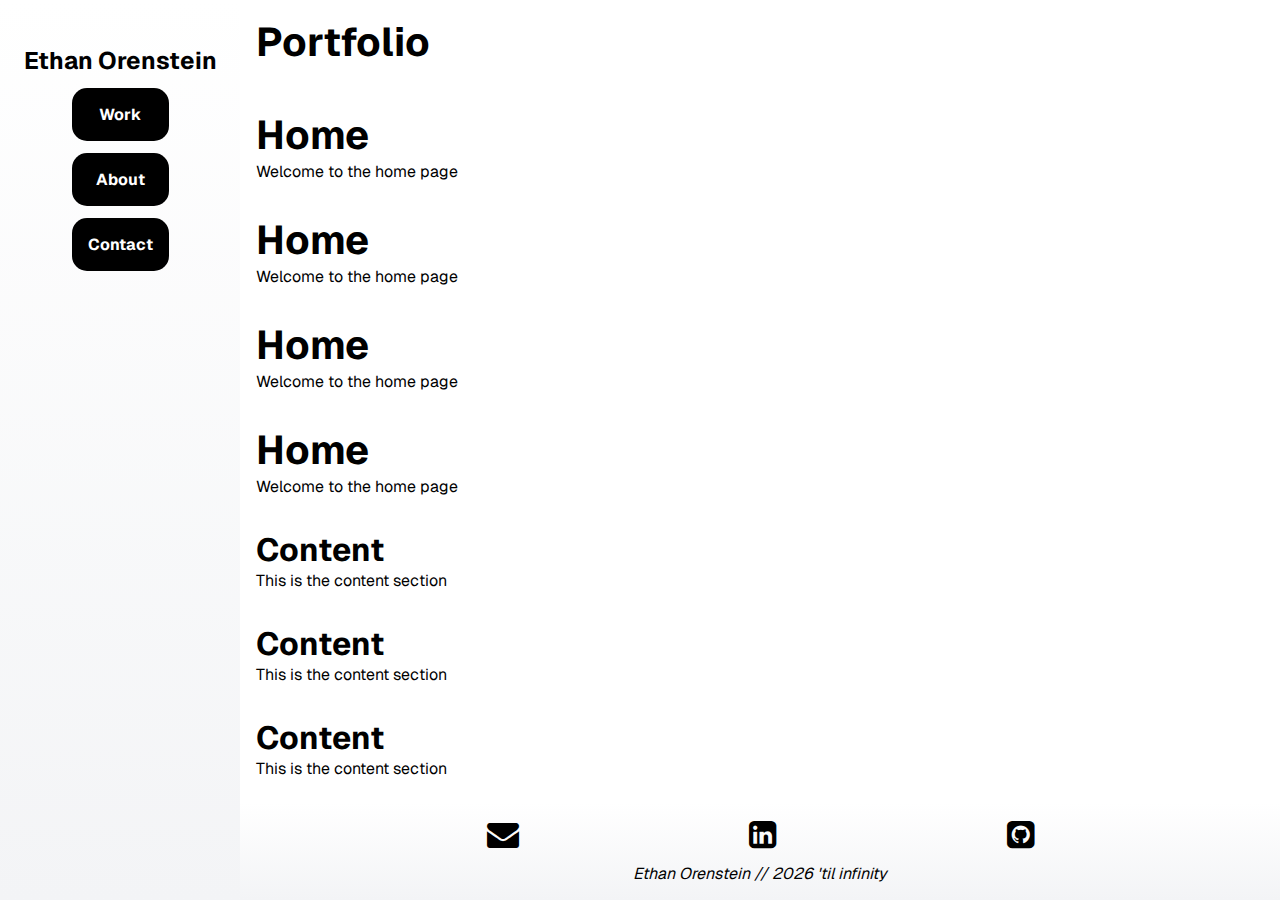
==== index.html @ 60bf2555 "Portfolio Project Setup" ====
<!DOCTYPE html>
<html lang="en">
    <head>
        <meta charset="UTF-8" />
        <meta name="viewport" content="width=device-width, initial-scale=1">
        <title>Home</title>
        <link rel="stylesheet" type="text/css" href="style.css">
        <link
        rel="stylesheet"
        href="https://cdnjs.cloudflare.com/ajax/libs/font-awesome/4.7.0/css/font-awesome.min.css"
      />
      <link rel="preconnect" href="https://fonts.googleapis.com">
      <link rel="preconnect" href="https://fonts.gstatic.com" crossorigin>
      <link href="https://fonts.googleapis.com/css2?family=Geist:wght@100..900&display=swap" rel="stylesheet">
    </head>

    <body>
        <nav class="col-1">
            <div id="navigation">
               <h3>Ethan Orenstein</h3> 
            
            <ul role="navigation">
                <li><a class="nav-link" href="/Users/wavearcade/projects/portfolio/index.html">Work</a></li>
                <li><a class="nav-link" href="about.html">About</a></li>
                <li><a class="nav-link" href="contact.html">Contact</a></li>
            </div>
        </nav>
        <div class="col-2">
            <header>
                <h1>Portfolio</h1>
            </header>
          <main class="content">
            <section id="intro">
                <h1>Home</h1>
                <p>Welcome to the home page</p>
            </section>
            <section id="intro">
                <h1>Home</h1>
                <p>Welcome to the home page</p>
            </section>
            <section id="intro">
                <h1>Home</h1>
                <p>Welcome to the home page</p>
            </section>
            <section id="intro">
                <h1>Home</h1>
                <p>Welcome to the home page</p>
            </section>
    
            
            <section id="projects">
                <h2>Content</h2>
                <p>This is the content section</p>
            </section>
    
            <section id="experience">
                <h2>Content</h2>
                <p>This is the content section</p>
            </section>
    
            <section id="ontact">
                <h2>Content</h2>
                <p>This is the content section</p>
            </section>
    
          </main>
            <footer>
                <div id="bottomnav">
                    <ul role="navigation">
                        <li id="emailIcon"><i id="emailIcon" class="fa fa-envelope fa-2x" aria-hidden="true"></i></li>
                        <li><i class="fa fa-linkedin-square fa-2x" aria-hidden="true"></i></li>
                        <li><i class="fa fa-github-square fa-2x" aria-hidden="true"></i></li>
                    </div>
                    <div id="footerinfo"><i><p>Ethan Orenstein // <span id="year">2025</span></p></i></div>
            </footer>
        </div>
        <script src="script.js" type="text/javascript"></script>
      </body>
</html>
---- style.css ----
/* Universal Styles */
* {
    padding: 0;
    margin: 0;
    box-sizing: border-box;
    font-family: Geist, Arial, Helvetica, sans-serif;
    font-size: 16px;
}

h1 {
    font-size: 2.5rem;
    font-weight: bold;
}

h2 {
    font-size: 2rem;
    font-weight: bold;
}

h3 {
    font-size: 1.5rem;
    font-weight: bold; 
}

a {
    text-decoration: underline;
    
}

a:hover {
    text-decoration: none;
    
}

a:visited {
    color: purple;
}

  header, footer, article, section, nav {
    padding: 1em;
  }


/* Flex Layout */
body {
    display: flex;
    min-height: 100vh;
    flex-direction: row;
    margin: 0;
  }

.col-1 {
    background-color: hsl(0, 0, 100%);
    background-image: linear-gradient(rgb(255, 255, 255), rgb(243, 244, 246));
    flex: 1;
    display: flex;
    flex-direction: column;
    align-items: center;
  }

  .col-2 {
    display: flex;
    flex-direction: column;
    flex: 5;
    justify-content: space-between;
}

/* Mobile Layout*/
@media only screen and (max-width: 768px) and (orientation: portrait) {
    body {
        flex-direction: column;
    }
    .col-1 {
        flex: 1;
        max-height: fit-content;
    }
    .col-2 {
        flex: 1;
    }


    #navigation ul {
        display: flex;
        flex-direction: row;
        justify-content: flex-start;
        flex-wrap: wrap;
    }
    footer {
        border-top: 2px solid black;
    }

}

/* Header */


/* Navigation */
#navigation {
    position: sticky;
    top: 5%;
    display: flex;
    flex-direction: column;
    align-items: center;
}

#navigation ul {
    list-style-type: none;
    max-width: fit-content
}

#navigation li {
    margin: .75em;
    text-align: center;
}

#navigation a {
    color: white;
    text-decoration: none;
    background-color: black;
    border-radius: 15px;
    padding: 1em;
    display: block;
    width: 100%;
    font-weight: bold;
}

#navigation a {
    color: white;
    text-decoration: none;
    background-color: black;
    border-radius: 15px;
    padding: 1em;
    display: block;
    width: 100%;
}

#navigation a:hover {
    background-color: darkgray;
    color: black;
}

#navigation a:active {
    background-color: black;
    color: white;
}

#navigation .activeURL {
    background-color: darkgray;
    color: black;
}

/* Main Content */


/* Footer */
footer {
    background-color: #fcfcfc;
    background-image: linear-gradient(rgb(255, 255, 255), rgb(243, 244, 246));
    position: relative;
    bottom: 0;
    width: 100%;
}

#bottomnav ul {
    list-style-type: none;
    display: flex;
    align-items: center;
    justify-content: space-evenly;
    align-content: center;
    flex-wrap: wrap;
    flex-direction: row;
}

#bottomnav li i:hover{
    color: darkgray;
    cursor: pointer;
}

#footerinfo {
    font-size: .75em;
    text-align: center;
    margin-top: 1em;
}
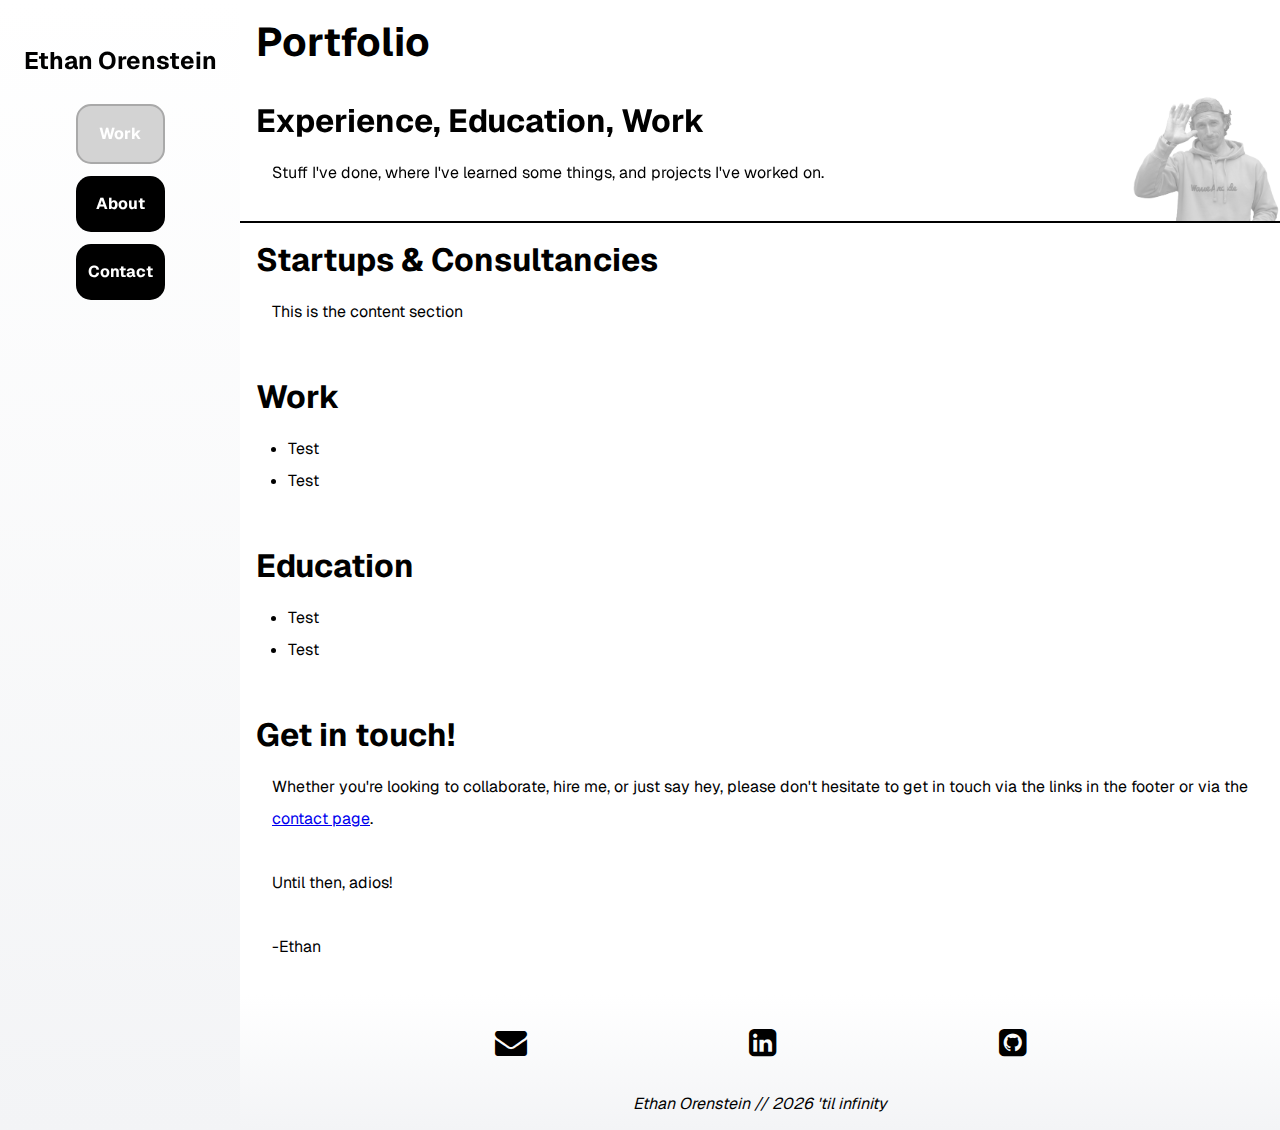
==== commit 90a28b06: "Core styling and functionality" ====
--- a/index.html
+++ b/index.html
@@ -20,7 +20,7 @@
                <h3>Ethan Orenstein</h3> 
             
             <ul role="navigation">
-                <li><a class="nav-link" href="/Users/wavearcade/projects/portfolio/index.html">Work</a></li>
+                <li><a class="nav-link" href="index.html">Work</a></li>
                 <li><a class="nav-link" href="about.html">About</a></li>
                 <li><a class="nav-link" href="contact.html">Contact</a></li>
             </div>
@@ -31,36 +31,38 @@
             </header>
           <main class="content">
             <section id="intro">
-                <h1>Home</h1>
-                <p>Welcome to the home page</p>
+                <h2>Experience, Education, Work</h2>
+                <p>Stuff I've done, where I've learned some things, and projects I've worked on.</p>
             </section>
-            <section id="intro">
-                <h1>Home</h1>
-                <p>Welcome to the home page</p>
+            
+            <section id="core">
+                <h2>Startups & Consultancies</h2>
+                <p>This is the content section</p>
             </section>
-            <section id="intro">
-                <h1>Home</h1>
-                <p>Welcome to the home page</p>
-            </section>
-            <section id="intro">
-                <h1>Home</h1>
-                <p>Welcome to the home page</p>
+
+            <section id="supporting">
+                <h2>Work</h2>
+                <ul>
+                    <li>Test
+                        <li>Test</li>
+                    </li>
+                </ul>
             </section>
     
-            
-            <section id="projects">
-                <h2>Content</h2>
-                <p>This is the content section</p>
+            <section id="supporting">
+                <h2>Education</h2>
+                <ul>
+                    <li>Test
+                        <li>Test</li>
+                    </li>
+                </ul>
             </section>
     
-            <section id="experience">
-                <h2>Content</h2>
-                <p>This is the content section</p>
-            </section>
-    
-            <section id="ontact">
-                <h2>Content</h2>
-                <p>This is the content section</p>
+            <section id="cta">
+                <h2>Get in touch!</h2>
+                <p>Whether you're looking to collaborate, hire me, or just say hey, please don't hesitate to get in touch via the links in the footer or via the <a href="contact.html">contact page</a>.</p>
+                <p>Until then, adios!</p>
+                <p>-Ethan</p>
             </section>
     
           </main>
@@ -68,8 +70,8 @@
                 <div id="bottomnav">
                     <ul role="navigation">
                         <li id="emailIcon"><i id="emailIcon" class="fa fa-envelope fa-2x" aria-hidden="true"></i></li>
-                        <li><i class="fa fa-linkedin-square fa-2x" aria-hidden="true"></i></li>
-                        <li><i class="fa fa-github-square fa-2x" aria-hidden="true"></i></li>
+                        <li><a href="https://www.linkedin.com/in/ethanorenstein/" target="_blank"><i class="fa fa-linkedin-square fa-2x" aria-hidden="true"></i></a></li>
+                        <li><a href="https://github.com/EthanWaveArcade" target="_blank"></a><i class="fa fa-github-square fa-2x" aria-hidden="true"></i></a></li>
                     </div>
                     <div id="footerinfo"><i><p>Ethan Orenstein // <span id="year">2025</span></p></i></div>
             </footer>
--- a/style.css
+++ b/style.css
@@ -129,7 +129,7 @@
     text-decoration: none;
     background-color: black;
     border-radius: 15px;
-    padding: 1em;
+    padding: .75em;
     display: block;
     width: 100%;
 }
@@ -145,12 +145,41 @@
 }
 
 #navigation .activeURL {
-    background-color: darkgray;
-    color: black;
+    background-color: lightgray;
+    color: white;
+    border: 2px solid darkgray;
 }
 
 /* Main Content */
-
+#intro {
+    position: relative;
+    z-index: 1; 
+    border-bottom: 2px solid black;
+}
+
+#intro::before{
+    content: '';
+    position: absolute;
+    top: 0;
+    left: 0;
+    width: 100%;
+    height: 100%;
+    background-image: url('./images/ethan.png');
+    background-size: contain;
+    background-repeat: no-repeat;
+    background-position: right;
+    opacity: 0.5; /* Adjust the opacity value as needed */
+    z-index: -1;
+}
+
+section p, ul {
+    padding: 1rem;
+    line-height: 2rem;
+}
+
+section li {
+    margin-left: 1rem;
+}
 
 /* Footer */
 footer {
@@ -181,3 +210,7 @@
     text-align: center;
     margin-top: 1em;
 }
+
+#bottomnav li a {
+    color: inherit
+}
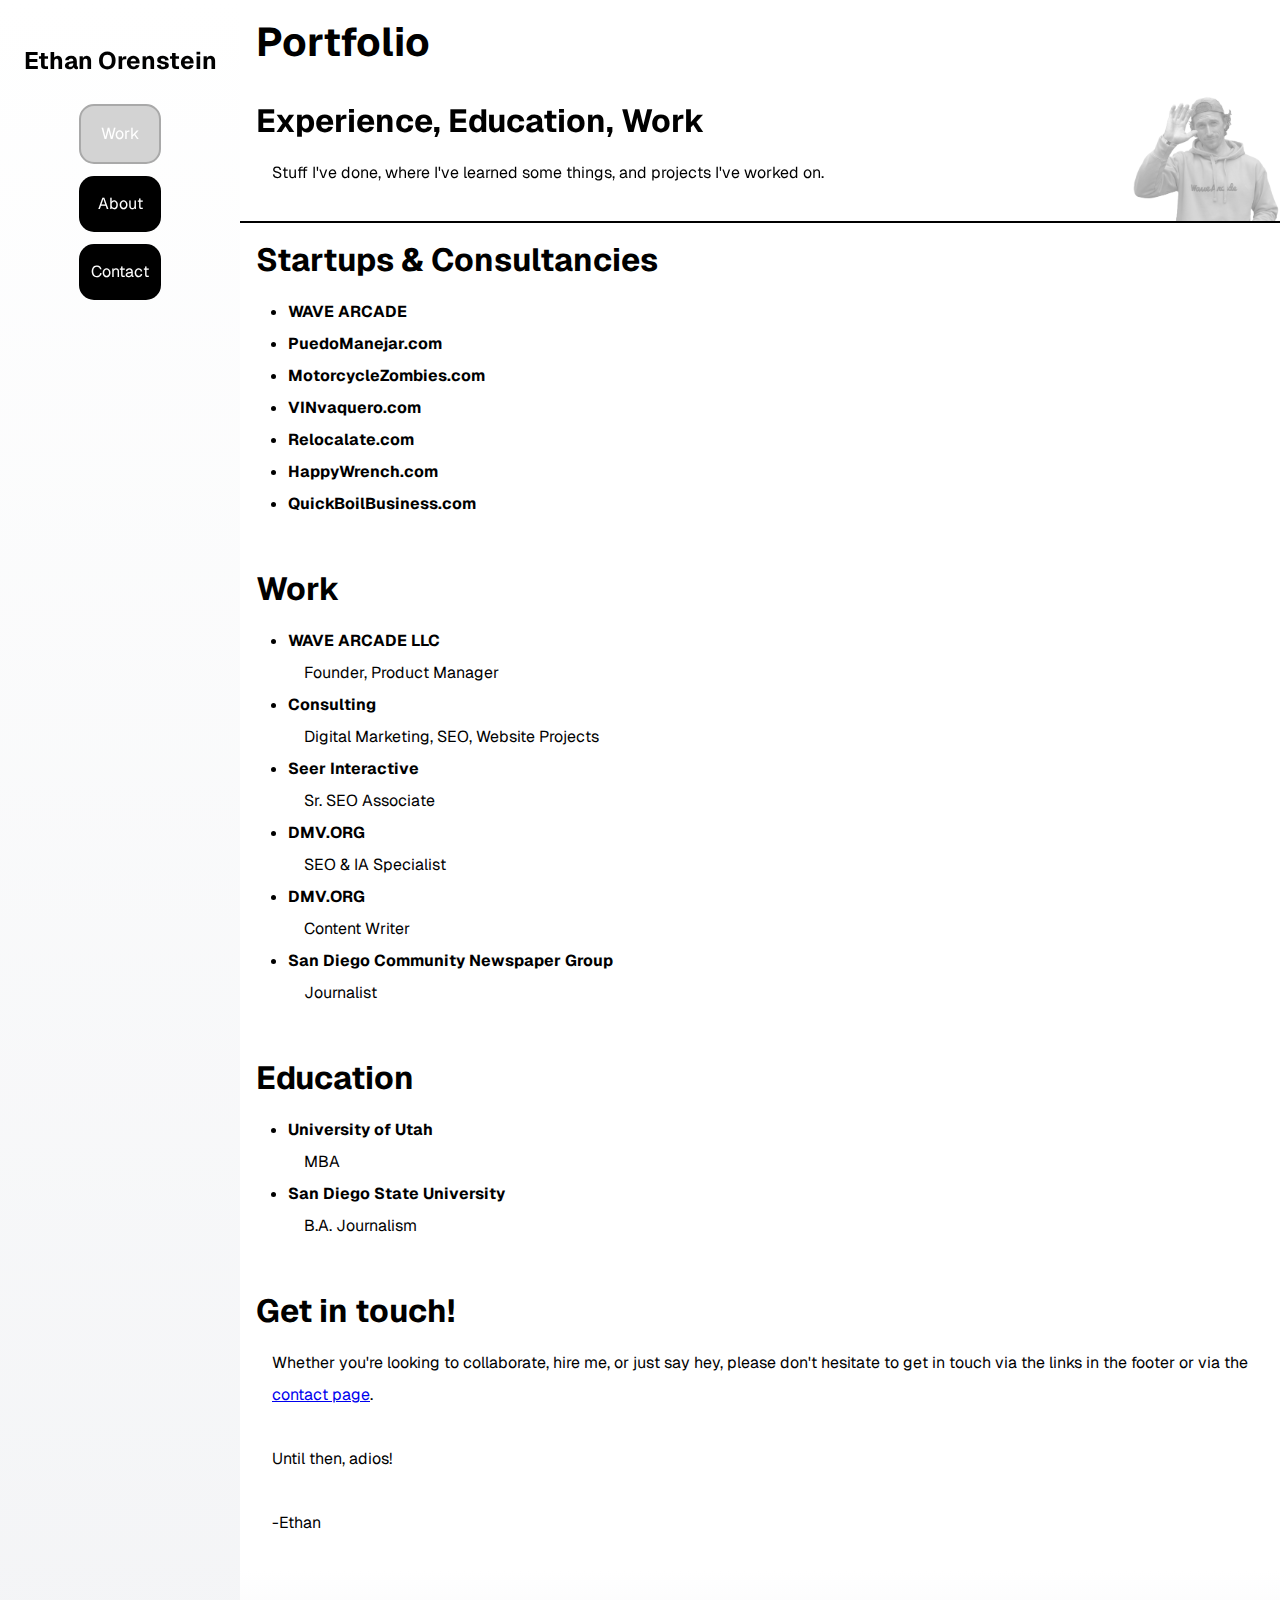
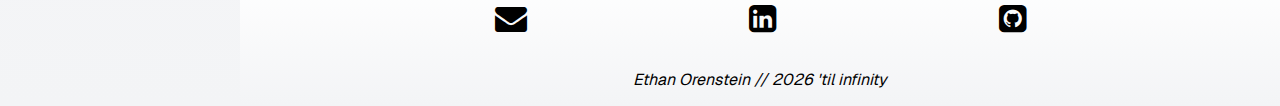
==== commit 02abc974: "Content added" ====
--- a/index.html
+++ b/index.html
@@ -37,14 +37,58 @@
             
             <section id="core">
                 <h2>Startups & Consultancies</h2>
-                <p>This is the content section</p>
+                <ul>
+                    <li><strong>WAVE ARCADE</strong>
+    
+                    </li>
+                    <li><strong>PuedoManejar.com</strong>
+                    </li>
+                    <li><strong>MotorcycleZombies.com</strong> 
+                    </li>
+                    <li><strong>VINvaquero.com</strong>
+                      
+                    </li>
+                    <li><strong>Relocalate.com</strong> 
+                    </li>
+                    <li><strong>HappyWrench.com</strong>
+                    </li>
+                    <li><strong>QuickBoilBusiness.com</strong>  
+                    </li>
+                </ul>
             </section>
 
             <section id="supporting">
                 <h2>Work</h2>
                 <ul>
-                    <li>Test
-                        <li>Test</li>
+                    <li><strong>WAVE ARCADE LLC</strong>
+                        <ul class="subUL">
+                            <li>Founder, Product Manager</li>
+                        </ul>
+                    </li>
+                    <li><strong>Consulting</strong>
+                        <ul class="subUL">
+                            <li>Digital Marketing, SEO, Website Projects</li>
+                        </ul>   
+                    </li>
+                    <li><strong>Seer Interactive</strong>
+                        <ul class="subUL">
+                            <li>Sr. SEO Associate</li>
+                        </ul>   
+                    </li>
+                    <li><strong>DMV.ORG</strong>
+                        <ul class="subUL">
+                            <li>SEO & IA Specialist</li>
+                        </ul>   
+                    </li>
+                    <li><strong>DMV.ORG</strong>
+                        <ul class="subUL">
+                            <li>Content Writer</li>
+                        </ul>   
+                    </li>
+                    <li><strong>San Diego Community Newspaper Group</strong>
+                        <ul class="subUL">
+                            <li>Journalist</li>
+                        </ul>   
                     </li>
                 </ul>
             </section>
@@ -52,8 +96,15 @@
             <section id="supporting">
                 <h2>Education</h2>
                 <ul>
-                    <li>Test
-                        <li>Test</li>
+                    <li><strong>University of Utah</strong>
+                        <ul class="subUL">
+                            <li>MBA</li>
+                        </ul>
+                    </li>
+                    <li><strong>San Diego State University</strong>
+                        <ul class="subUL">
+                            <li>B.A. Journalism</li>
+                        </ul>   
                     </li>
                 </ul>
             </section>
--- a/style.css
+++ b/style.css
@@ -111,17 +111,6 @@
 #navigation li {
     margin: .75em;
     text-align: center;
-}
-
-#navigation a {
-    color: white;
-    text-decoration: none;
-    background-color: black;
-    border-radius: 15px;
-    padding: 1em;
-    display: block;
-    width: 100%;
-    font-weight: bold;
 }
 
 #navigation a {
@@ -181,6 +170,11 @@
     margin-left: 1rem;
 }
 
+.subUL{
+    padding: 0;
+    list-style-type: none;
+}
+
 /* Footer */
 footer {
     background-color: #fcfcfc;
